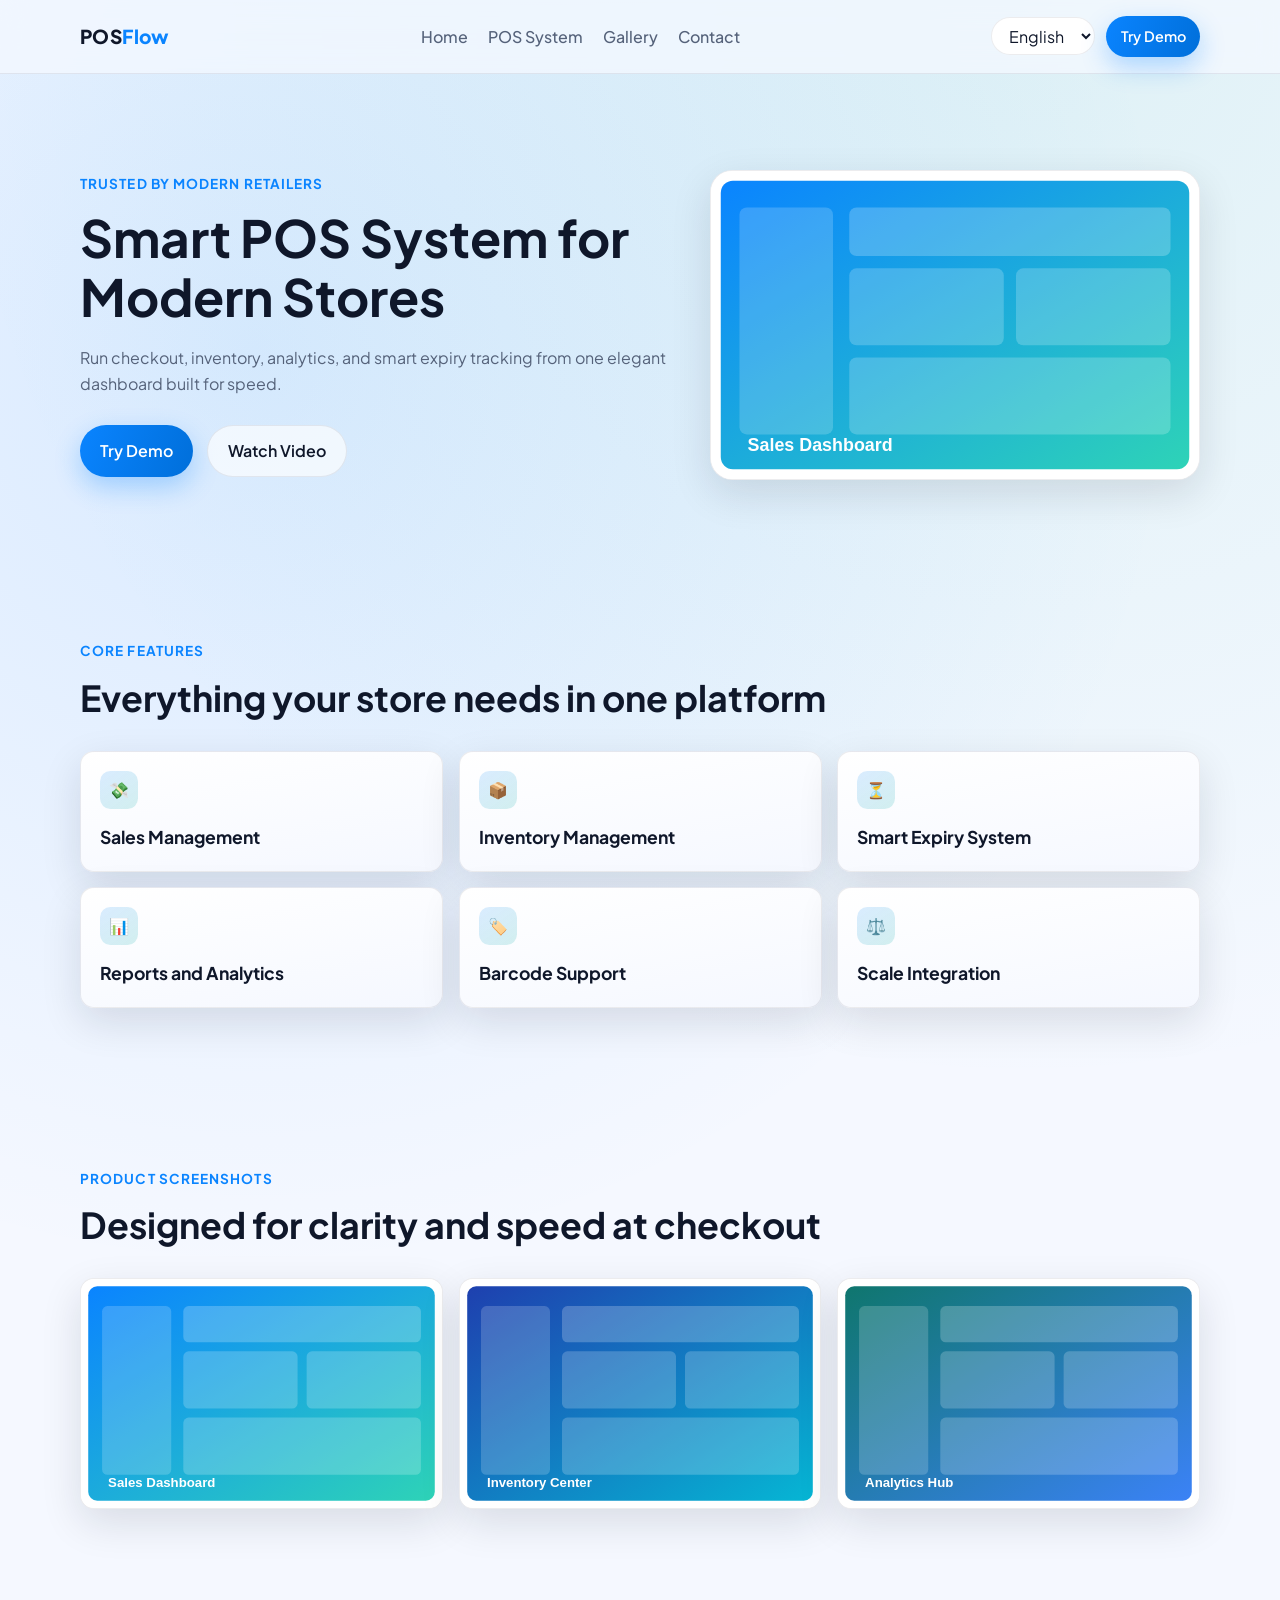
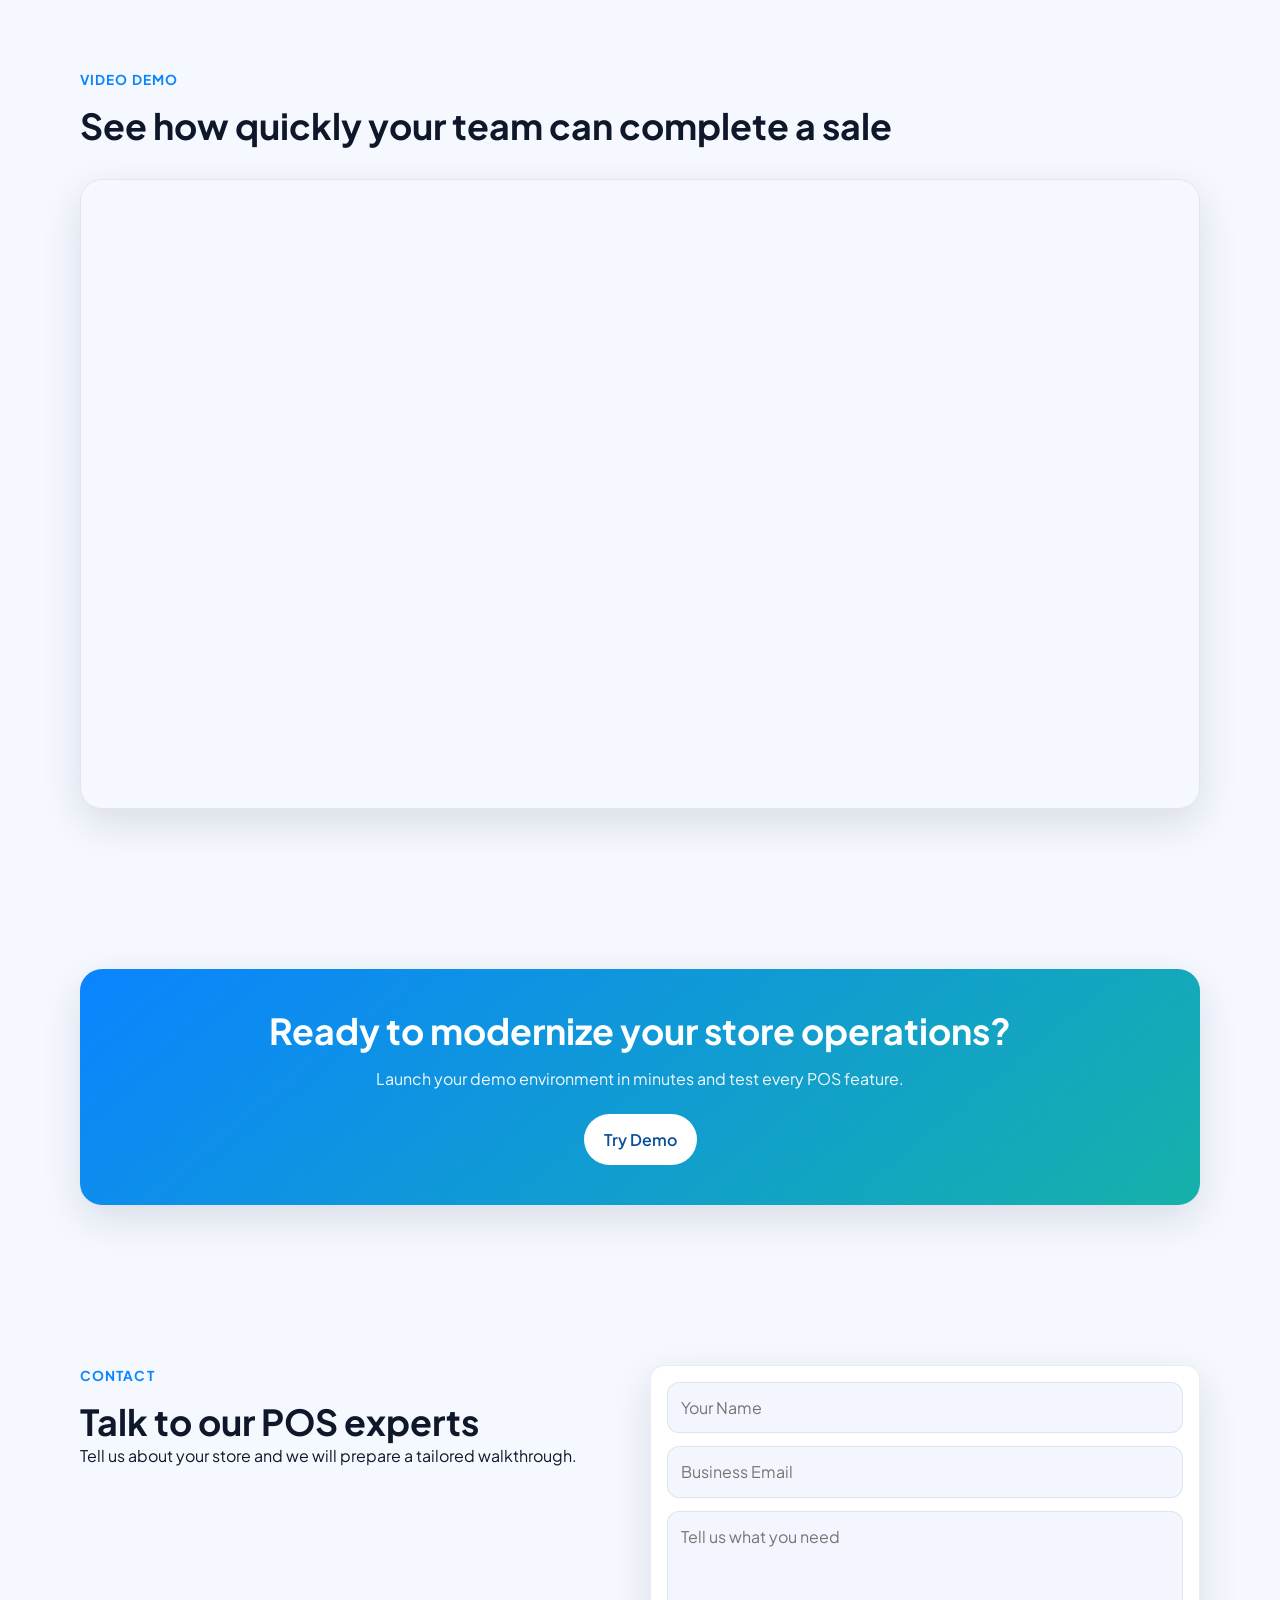
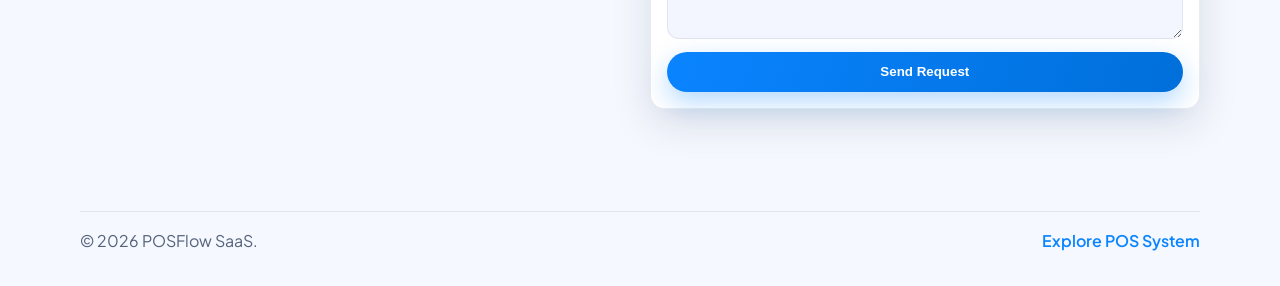
==== index.html @ 72be00e0 "test" ====
<!DOCTYPE html>
<html lang="en" dir="ltr">
<head>
  <meta charset="UTF-8" />
  <meta name="viewport" content="width=device-width, initial-scale=1.0" />
  <meta name="description" content="Modern bilingual POS SaaS website with smart sales, inventory, and analytics tools." />
  <title>Smart POS SaaS</title>
  <link rel="preconnect" href="https://fonts.googleapis.com" />
  <link rel="preconnect" href="https://fonts.gstatic.com" crossorigin />
  <link href="https://fonts.googleapis.com/css2?family=Cairo:wght@400;600;700;800&family=Plus+Jakarta+Sans:wght@400;500;600;700;800&display=swap" rel="stylesheet" />
  <link rel="stylesheet" href="style.css" />
  <script src="script.js" defer></script>
</head>
<body data-page="home">
  <header class="site-header">
    <div class="container nav-wrap">
      <a class="logo" href="index.html">POS<span>Flow</span></a>
      <nav class="site-nav">
        <a href="index.html" data-i18n="navHome">Home</a>
        <a href="pos-system.html" data-i18n="navPos">POS System</a>
        <a href="gallery.html" data-i18n="navGallery">Gallery</a>
        <a href="#contact" data-i18n="navContact">Contact</a>
      </nav>
      <div class="nav-actions">
        <label class="visually-hidden" for="langSwitcher">Language</label>
        <select id="langSwitcher" class="lang-switcher" aria-label="Language Switcher">
          <option value="en">English</option>
          <option value="ar">العربية</option>
        </select>
        <a class="btn btn-small" href="#demo-video" data-i18n="navDemo">Try Demo</a>
      </div>
    </div>
  </header>

  <main>
    <section class="hero section">
      <div class="container hero-grid">
        <div class="hero-content reveal">
          <p class="eyebrow" data-i18n="heroTag">Trusted by modern retailers</p>
          <h1 data-i18n="heroTitle">Smart POS System for Modern Stores</h1>
          <p class="hero-text" data-i18n="heroDesc">
            Run checkout, inventory, analytics, and smart expiry tracking from one elegant dashboard built for speed.
          </p>
          <div class="hero-actions">
            <a class="btn" href="#demo-video" data-i18n="heroBtnDemo">Try Demo</a>
            <a class="btn btn-ghost" href="#video" data-i18n="heroBtnVideo">Watch Video</a>
          </div>
        </div>
        <div class="hero-preview reveal">
          <img src="images/screenshot-1.svg" alt="POS Dashboard" loading="lazy" />
        </div>
      </div>
    </section>

    <section class="section">
      <div class="container">
        <div class="section-head reveal">
          <p class="eyebrow" data-i18n="featuresTag">Core Features</p>
          <h2 data-i18n="featuresTitle">Everything your store needs in one platform</h2>
        </div>
        <div class="features-grid">
          <article class="feature-card tilt-card reveal">
            <span class="icon">💸</span>
            <h3 data-i18n="fSales">Sales Management</h3>
          </article>
          <article class="feature-card tilt-card reveal">
            <span class="icon">📦</span>
            <h3 data-i18n="fInventory">Inventory Management</h3>
          </article>
          <article class="feature-card tilt-card reveal">
            <span class="icon">⏳</span>
            <h3 data-i18n="fExpiry">Smart Expiry System</h3>
          </article>
          <article class="feature-card tilt-card reveal">
            <span class="icon">📊</span>
            <h3 data-i18n="fReports">Reports and Analytics</h3>
          </article>
          <article class="feature-card tilt-card reveal">
            <span class="icon">🏷️</span>
            <h3 data-i18n="fBarcode">Barcode Support</h3>
          </article>
          <article class="feature-card tilt-card reveal">
            <span class="icon">⚖️</span>
            <h3 data-i18n="fScale">Scale Integration</h3>
          </article>
        </div>
      </div>
    </section>

    <section class="section screenshots">
      <div class="container">
        <div class="section-head reveal">
          <p class="eyebrow" data-i18n="screenTag">Product Screenshots</p>
          <h2 data-i18n="screenTitle">Designed for clarity and speed at checkout</h2>
        </div>
        <div class="shots-grid">
          <article class="shot-card reveal"><img src="images/screenshot-1.svg" alt="POS home screen" loading="lazy" /></article>
          <article class="shot-card reveal"><img src="images/screenshot-2.svg" alt="Inventory panel" loading="lazy" /></article>
          <article class="shot-card reveal"><img src="images/screenshot-3.svg" alt="Analytics dashboard" loading="lazy" /></article>
        </div>
      </div>
    </section>

    <section class="section" id="video">
      <div class="container">
        <div class="section-head reveal">
          <p class="eyebrow" data-i18n="videoTag">Video Demo</p>
          <h2 data-i18n="videoTitle">See how quickly your team can complete a sale</h2>
        </div>
        <div class="video-wrap reveal" id="demo-video">
          <iframe
            src="https://www.youtube.com/embed/dQw4w9WgXcQ"
            title="POS Demo Video"
            allow="accelerometer; autoplay; clipboard-write; encrypted-media; gyroscope; picture-in-picture; web-share"
            allowfullscreen>
          </iframe>
        </div>
      </div>
    </section>

    <section class="section cta">
      <div class="container cta-box reveal">
        <h2 data-i18n="ctaTitle">Ready to modernize your store operations?</h2>
        <p data-i18n="ctaDesc">Launch your demo environment in minutes and test every POS feature.</p>
        <a class="btn" href="#demo-video" data-i18n="ctaBtn">Try Demo</a>
      </div>
    </section>

    <section class="section" id="contact">
      <div class="container contact-grid">
        <div class="contact-copy reveal">
          <p class="eyebrow" data-i18n="contactTag">Contact</p>
          <h2 data-i18n="contactTitle">Talk to our POS experts</h2>
          <p data-i18n="contactDesc">Tell us about your store and we will prepare a tailored walkthrough.</p>
        </div>
        <form class="contact-form reveal">
          <input type="text" data-i18n-placeholder="formName" placeholder="Your Name" required />
          <input type="email" data-i18n-placeholder="formEmail" placeholder="Business Email" required />
          <textarea rows="4" data-i18n-placeholder="formMessage" placeholder="Tell us what you need" required></textarea>
          <button class="btn" type="submit" data-i18n="formSubmit">Send Request</button>
        </form>
      </div>
    </section>
  </main>

  <footer class="site-footer">
    <div class="container footer-wrap">
      <p>© <span id="year"></span> POSFlow SaaS.</p>
      <a href="pos-system.html" data-i18n="footerLink">Explore POS System</a>
    </div>
  </footer>
</body>
</html>
---- style.css ----
:root {
  --bg: #f5f8ff;
  --surface: #ffffff;
  --surface-soft: #f3f6ff;
  --text: #0f172a;
  --muted: #55627a;
  --primary: #0a84ff;
  --accent: #17b3a6;
  --shadow: 0 14px 40px rgba(15, 23, 42, 0.12);
  --radius: 22px;
  --radius-sm: 14px;
  --border: 1px solid rgba(15, 23, 42, 0.08);
}

* {
  box-sizing: border-box;
}

html {
  scroll-behavior: smooth;
}

body {
  margin: 0;
  color: var(--text);
  background:
    radial-gradient(circle at 20% 10%, rgba(10, 132, 255, 0.12), transparent 28%),
    radial-gradient(circle at 80% 0%, rgba(23, 179, 166, 0.1), transparent 30%),
    var(--bg);
  font-family: "Plus Jakarta Sans", "Segoe UI", sans-serif;
  line-height: 1.6;
}

html[dir="rtl"] body {
  font-family: "Cairo", "Segoe UI", sans-serif;
}

a {
  color: inherit;
  text-decoration: none;
}

img {
  display: block;
  max-width: 100%;
}

.container {
  width: min(1120px, calc(100% - 2rem));
  margin-inline: auto;
}

.section {
  padding: 5rem 0;
}

.site-header {
  position: sticky;
  top: 0;
  z-index: 100;
  background: rgba(245, 248, 255, 0.75);
  backdrop-filter: blur(14px);
  border-bottom: var(--border);
}

.nav-wrap {
  display: flex;
  align-items: center;
  justify-content: space-between;
  gap: 1rem;
  padding: 1rem 0;
}

.logo {
  font-weight: 800;
  letter-spacing: 0.4px;
  font-size: 1.2rem;
}

.logo span {
  color: var(--primary);
}

.site-nav {
  display: flex;
  gap: 1.25rem;
  align-items: center;
  font-weight: 500;
}

.site-nav a {
  color: var(--muted);
  transition: color 0.25s ease;
}

.site-nav a:hover {
  color: var(--text);
}

.nav-actions {
  display: flex;
  align-items: center;
  gap: 0.7rem;
}

.lang-switcher {
  border: var(--border);
  background: var(--surface);
  color: var(--text);
  border-radius: 999px;
  padding: 0.4rem 0.85rem;
  font: inherit;
}

.btn {
  display: inline-flex;
  align-items: center;
  justify-content: center;
  gap: 0.4rem;
  border-radius: 999px;
  padding: 0.78rem 1.25rem;
  background: linear-gradient(110deg, var(--primary), #006fda);
  color: #fff;
  border: 0;
  font-weight: 600;
  box-shadow: 0 10px 26px rgba(10, 132, 255, 0.3);
  transition: transform 0.3s ease, box-shadow 0.3s ease;
  cursor: pointer;
}

.btn:hover {
  transform: translateY(-2px);
  box-shadow: 0 14px 30px rgba(10, 132, 255, 0.34);
}

.btn-ghost {
  background: rgba(255, 255, 255, 0.65);
  border: var(--border);
  color: var(--text);
  box-shadow: none;
}

.btn-small {
  padding: 0.55rem 0.9rem;
  font-size: 0.9rem;
}

.hero {
  padding-top: 6rem;
}

.hero-grid {
  display: grid;
  grid-template-columns: 1.1fr 0.9fr;
  gap: 2rem;
  align-items: center;
}

.hero-preview img {
  width: 100%;
  border-radius: var(--radius);
  border: var(--border);
  background: var(--surface);
  box-shadow: var(--shadow);
}

.eyebrow {
  margin: 0 0 0.85rem;
  color: var(--primary);
  font-weight: 700;
  font-size: 0.85rem;
  text-transform: uppercase;
  letter-spacing: 0.08em;
}

h1,
h2,
h3,
p {
  margin: 0;
}

h1 {
  font-size: clamp(2rem, 4vw, 3.4rem);
  line-height: 1.15;
}

h2 {
  font-size: clamp(1.65rem, 2.8vw, 2.4rem);
  line-height: 1.2;
}

h3 {
  font-size: 1.1rem;
}

.hero-text {
  margin-top: 1.2rem;
  color: var(--muted);
  max-width: 56ch;
}

.hero-actions {
  margin-top: 1.8rem;
  display: flex;
  flex-wrap: wrap;
  gap: 0.85rem;
}

.section-head {
  margin-bottom: 2rem;
}

.features-grid {
  display: grid;
  grid-template-columns: repeat(3, minmax(0, 1fr));
  gap: 1rem;
}

.feature-card {
  background: linear-gradient(170deg, #ffffff, #f5f8ff);
  border: var(--border);
  border-radius: var(--radius-sm);
  padding: 1.2rem;
  box-shadow: var(--shadow);
  transition: transform 0.35s ease, box-shadow 0.35s ease;
  will-change: transform;
  transform-style: preserve-3d;
}

.feature-card:hover {
  box-shadow: 0 18px 42px rgba(15, 23, 42, 0.16);
}

.feature-card p {
  margin-top: 0.5rem;
  color: var(--muted);
  font-size: 0.95rem;
}

.icon {
  display: inline-flex;
  width: 2.35rem;
  height: 2.35rem;
  border-radius: 0.65rem;
  background: linear-gradient(145deg, rgba(10, 132, 255, 0.15), rgba(23, 179, 166, 0.18));
  align-items: center;
  justify-content: center;
  margin-bottom: 0.9rem;
}

.shots-grid {
  display: grid;
  grid-template-columns: repeat(3, minmax(0, 1fr));
  gap: 1rem;
}

.shot-card {
  border-radius: var(--radius-sm);
  overflow: hidden;
  border: var(--border);
  box-shadow: var(--shadow);
  background: var(--surface);
}

.video-wrap {
  border-radius: var(--radius);
  overflow: hidden;
  border: var(--border);
  box-shadow: var(--shadow);
  aspect-ratio: 16 / 9;
}

.video-wrap iframe {
  width: 100%;
  height: 100%;
  border: 0;
}

.cta-box {
  text-align: center;
  background:
    linear-gradient(140deg, rgba(10, 132, 255, 0.95), rgba(23, 179, 166, 0.96)),
    #0a84ff;
  color: #fff;
  padding: 2.5rem 1.5rem;
  border-radius: var(--radius);
  box-shadow: var(--shadow);
}

.cta-box p {
  margin: 0.9rem auto 1.4rem;
  max-width: 60ch;
  opacity: 0.95;
}

.cta-box .btn {
  background: #fff;
  color: #0b4f9a;
  box-shadow: none;
}

.contact-grid {
  display: grid;
  grid-template-columns: 1fr 1fr;
  gap: 1.2rem;
  align-items: start;
}

.contact-form {
  background: var(--surface);
  border: var(--border);
  box-shadow: var(--shadow);
  border-radius: var(--radius-sm);
  padding: 1rem;
  display: grid;
  gap: 0.8rem;
}

input,
textarea {
  font: inherit;
  border: var(--border);
  border-radius: 12px;
  padding: 0.75rem 0.85rem;
  background: var(--surface-soft);
}

input:focus,
textarea:focus,
select:focus {
  outline: 2px solid rgba(10, 132, 255, 0.3);
  border-color: rgba(10, 132, 255, 0.5);
}

.gallery-grid {
  display: grid;
  grid-template-columns: repeat(3, minmax(0, 1fr));
  gap: 1rem;
}

.gallery-item {
  margin: 0;
  background: var(--surface);
  border: var(--border);
  border-radius: var(--radius-sm);
  overflow: hidden;
  box-shadow: var(--shadow);
  transform: translateZ(0);
}

.gallery-item img {
  width: 100%;
  aspect-ratio: 4 / 3;
  object-fit: cover;
  transition: transform 0.45s ease, filter 0.45s ease;
  cursor: zoom-in;
}

.gallery-item:hover img {
  transform: scale(1.06);
  filter: saturate(1.08);
}

.gallery-item figcaption {
  padding: 0.85rem;
  color: var(--muted);
  font-weight: 600;
}

.lightbox {
  position: fixed;
  inset: 0;
  background: rgba(5, 10, 20, 0.84);
  display: grid;
  place-items: center;
  padding: 1.5rem;
  opacity: 0;
  pointer-events: none;
  transition: opacity 0.35s ease;
  z-index: 200;
}

.lightbox.open {
  opacity: 1;
  pointer-events: auto;
}

.lightbox img {
  max-width: min(920px, 96vw);
  max-height: 85vh;
  border-radius: 16px;
  box-shadow: 0 20px 56px rgba(0, 0, 0, 0.35);
  background: #fff;
}

.lightbox-close {
  position: absolute;
  top: 1rem;
  right: 1rem;
  width: 2.2rem;
  height: 2.2rem;
  border-radius: 999px;
  border: 0;
  background: rgba(255, 255, 255, 0.22);
  color: #fff;
  font-size: 1.6rem;
  cursor: pointer;
}

.site-footer {
  padding: 1.4rem 0 2rem;
}

.footer-wrap {
  display: flex;
  justify-content: space-between;
  gap: 1rem;
  color: var(--muted);
  border-top: var(--border);
  padding-top: 1rem;
}

.footer-wrap a {
  color: var(--primary);
  font-weight: 600;
}

.reveal {
  opacity: 0;
  transform: translateY(18px);
  transition: opacity 0.6s ease, transform 0.6s ease;
}

.reveal.in-view {
  opacity: 1;
  transform: translateY(0);
}

.visually-hidden {
  position: absolute;
  clip: rect(0, 0, 0, 0);
  width: 1px;
  height: 1px;
  overflow: hidden;
}

html[dir="rtl"] .nav-wrap,
html[dir="rtl"] .hero-actions,
html[dir="rtl"] .footer-wrap {
  flex-direction: row-reverse;
}

html[dir="rtl"] .site-nav {
  direction: rtl;
}

@media (max-width: 960px) {
  .hero-grid,
  .contact-grid,
  .features-grid,
  .shots-grid,
  .gallery-grid {
    grid-template-columns: 1fr 1fr;
  }

  .site-nav {
    order: 3;
    width: 100%;
    justify-content: center;
    flex-wrap: wrap;
    gap: 0.9rem;
  }
}

@media (max-width: 640px) {
  .section {
    padding: 3.8rem 0;
  }

  .hero {
    padding-top: 5rem;
  }

  .hero-grid,
  .contact-grid,
  .features-grid,
  .shots-grid,
  .gallery-grid {
    grid-template-columns: 1fr;
  }

  .nav-wrap {
    flex-wrap: wrap;
  }

  .nav-actions {
    width: 100%;
    justify-content: space-between;
  }
}
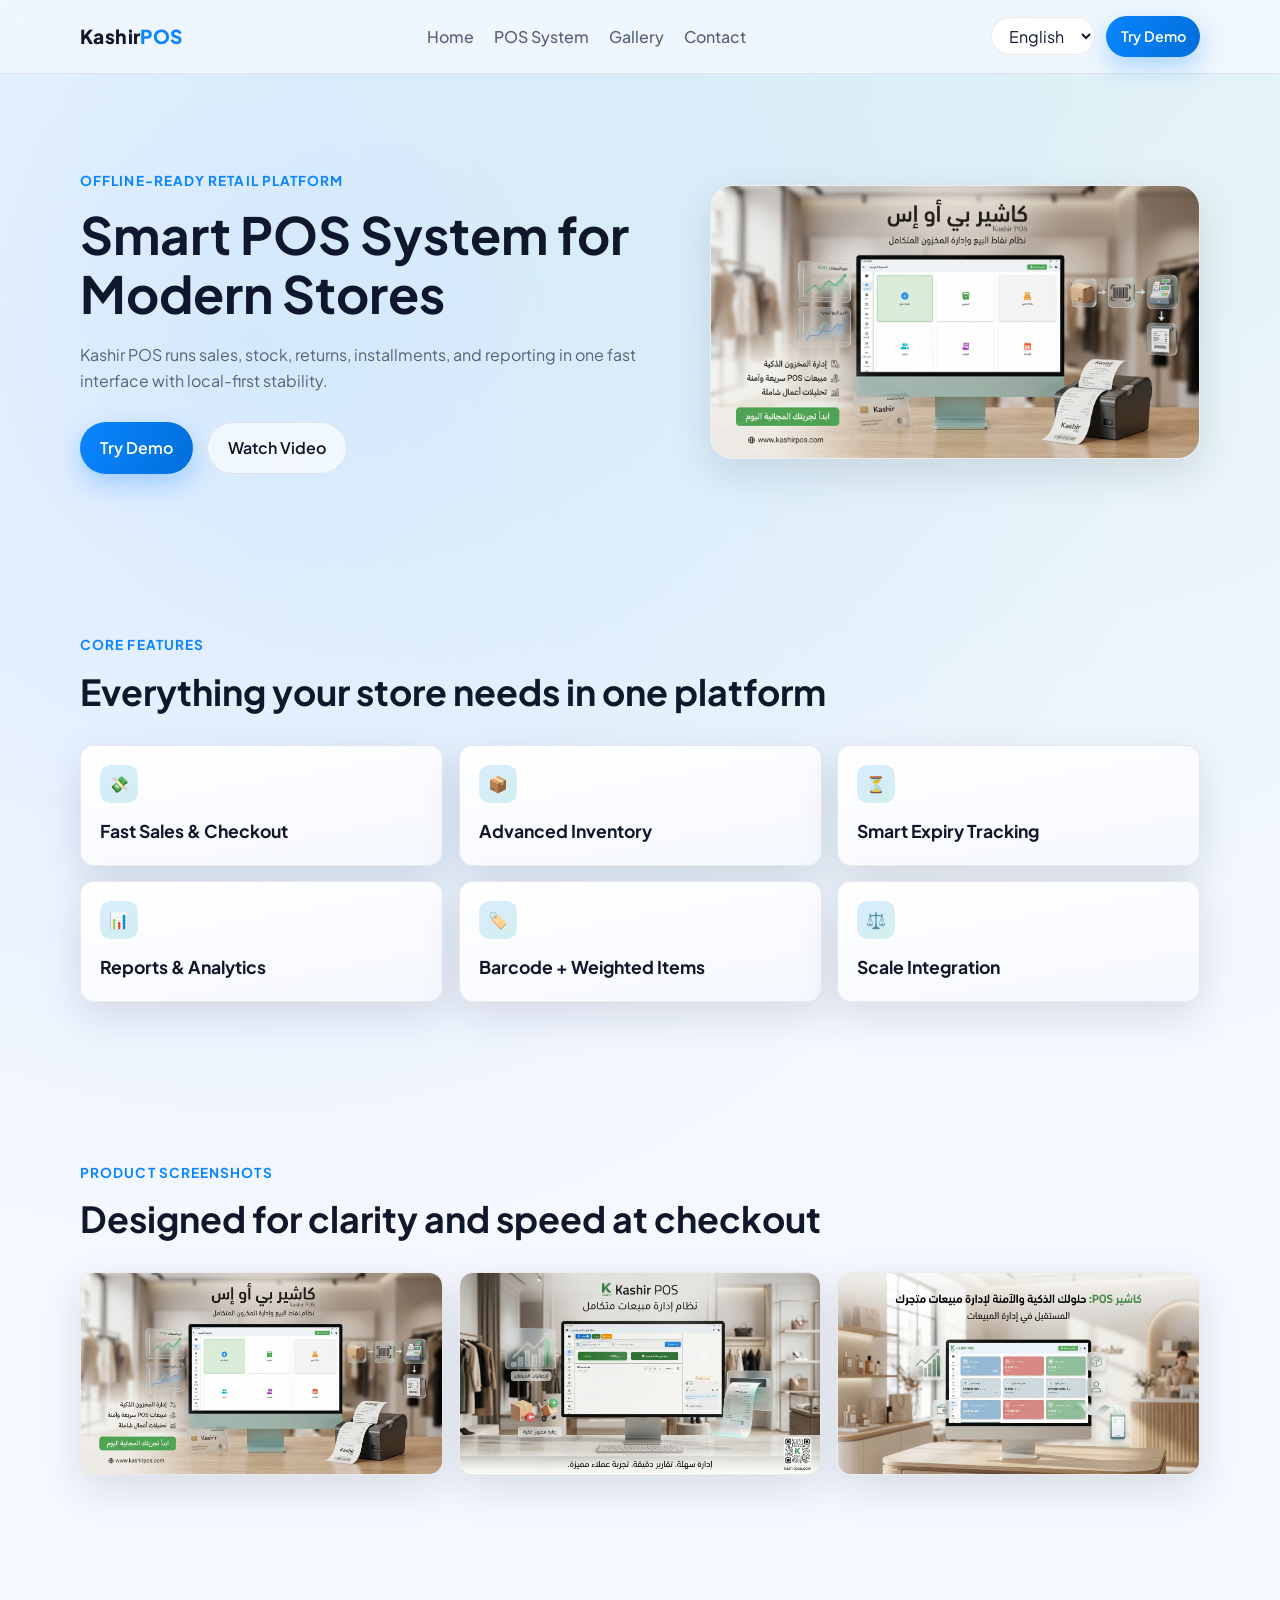
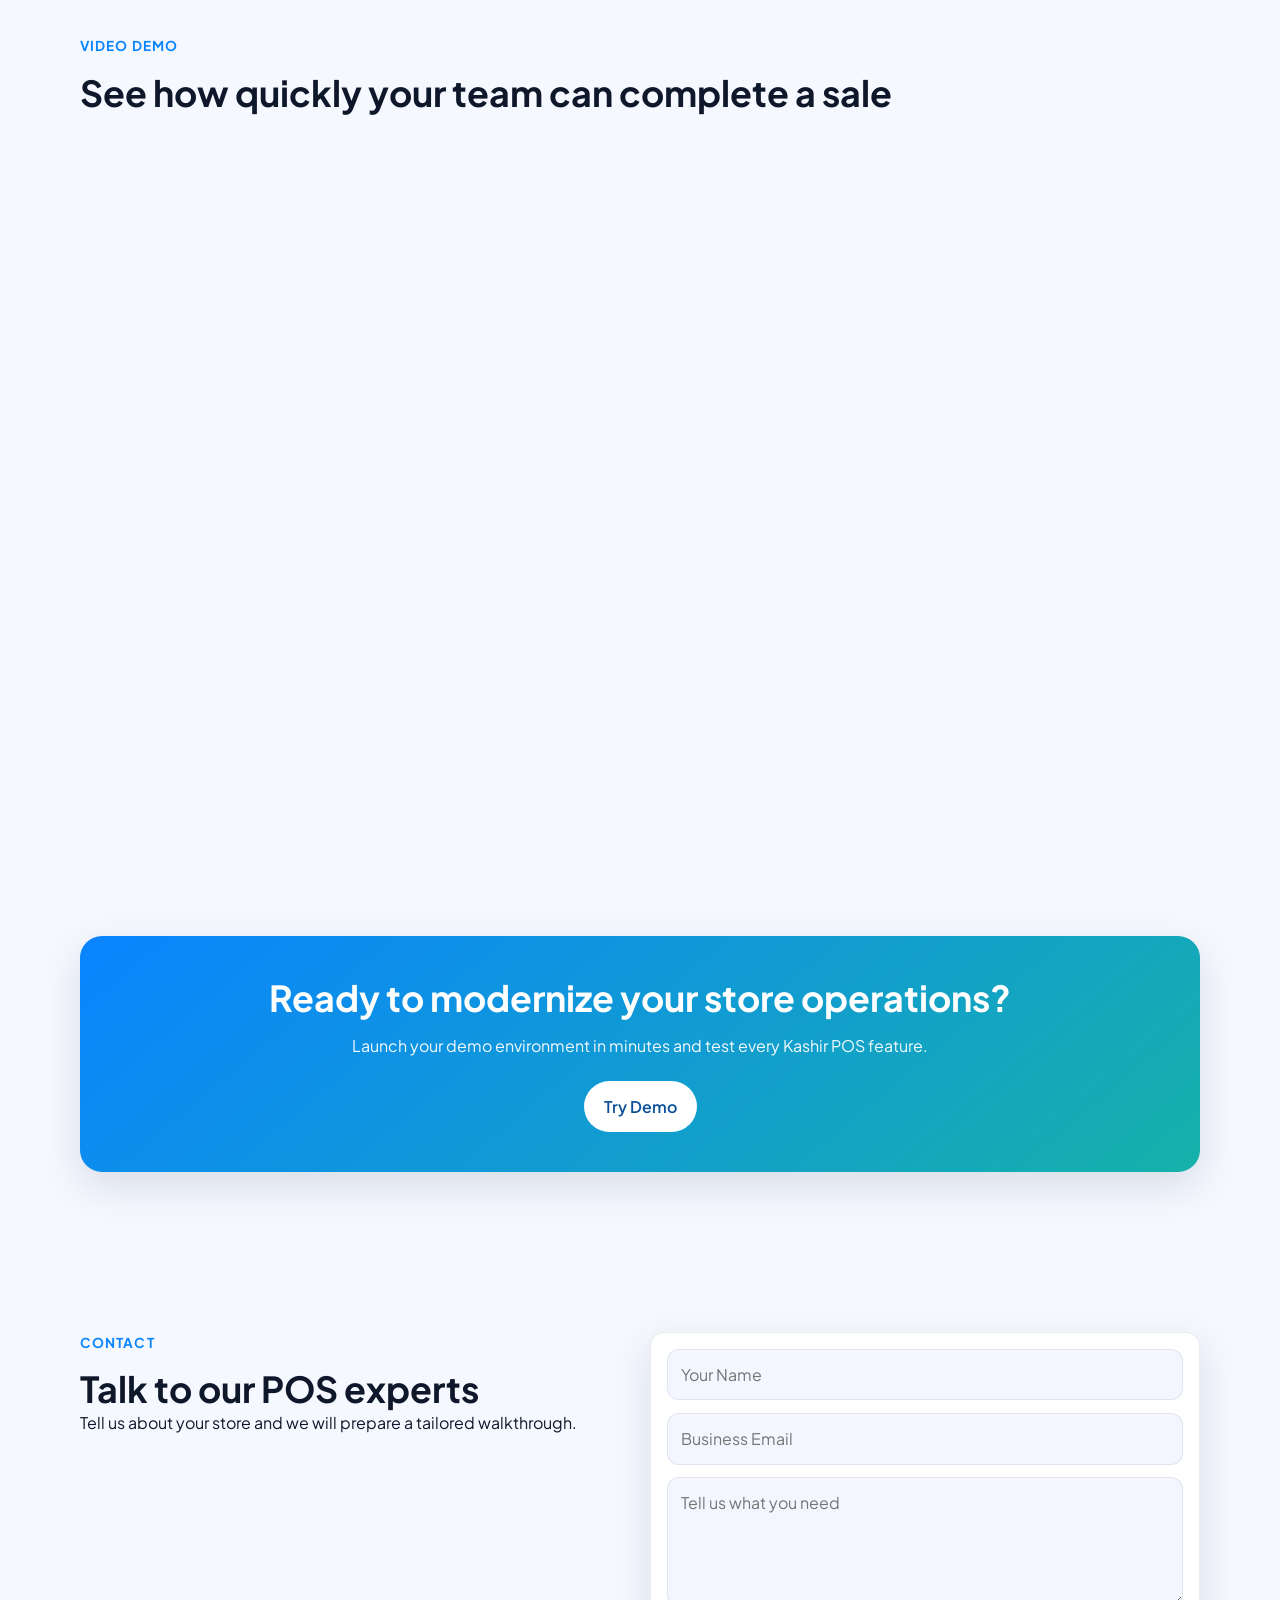
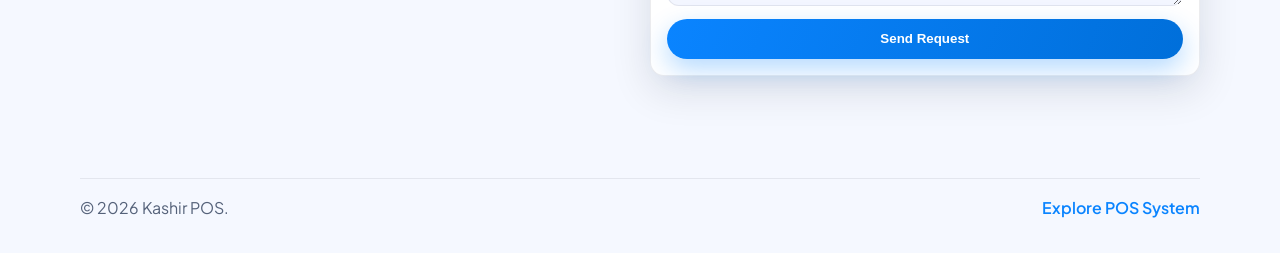
==== commit 6a12b55c: "تحديق" ====
--- a/index.html
+++ b/index.html
@@ -3,8 +3,8 @@
 <head>
   <meta charset="UTF-8" />
   <meta name="viewport" content="width=device-width, initial-scale=1.0" />
-  <meta name="description" content="Modern bilingual POS SaaS website with smart sales, inventory, and analytics tools." />
-  <title>Smart POS SaaS</title>
+  <meta name="description" content="Modern bilingual website for Kashir POS with smart sales, inventory, and analytics tools." />
+  <title>Kashir POS</title>
   <link rel="preconnect" href="https://fonts.googleapis.com" />
   <link rel="preconnect" href="https://fonts.gstatic.com" crossorigin />
   <link href="https://fonts.googleapis.com/css2?family=Cairo:wght@400;600;700;800&family=Plus+Jakarta+Sans:wght@400;500;600;700;800&display=swap" rel="stylesheet" />
@@ -14,7 +14,7 @@
 <body data-page="home">
   <header class="site-header">
     <div class="container nav-wrap">
-      <a class="logo" href="index.html">POS<span>Flow</span></a>
+      <a class="logo" href="index.html">Kashir<span>POS</span></a>
       <nav class="site-nav">
         <a href="index.html" data-i18n="navHome">Home</a>
         <a href="pos-system.html" data-i18n="navPos">POS System</a>
@@ -27,7 +27,7 @@
           <option value="en">English</option>
           <option value="ar">العربية</option>
         </select>
-        <a class="btn btn-small" href="#demo-video" data-i18n="navDemo">Try Demo</a>
+        <a class="btn btn-small" href="https://www.dropbox.com/scl/fi/wzuljpr54qapigaaq1cw1/KashirPosSetup.exe?rlkey=wb3aerxxhq4u6dooljkn7fkbg&st=8v32r5mj&dl=0" target="_blank" rel="noopener noreferrer" data-i18n="navDemo">Try Demo</a>
       </div>
     </div>
   </header>
@@ -42,12 +42,12 @@
             Run checkout, inventory, analytics, and smart expiry tracking from one elegant dashboard built for speed.
           </p>
           <div class="hero-actions">
-            <a class="btn" href="#demo-video" data-i18n="heroBtnDemo">Try Demo</a>
+            <a class="btn" href="https://www.dropbox.com/scl/fi/wzuljpr54qapigaaq1cw1/KashirPosSetup.exe?rlkey=wb3aerxxhq4u6dooljkn7fkbg&st=8v32r5mj&dl=0" target="_blank" rel="noopener noreferrer" data-i18n="heroBtnDemo">Try Demo</a>
             <a class="btn btn-ghost" href="#video" data-i18n="heroBtnVideo">Watch Video</a>
           </div>
         </div>
         <div class="hero-preview reveal">
-          <img src="images/screenshot-1.svg" alt="POS Dashboard" loading="lazy" />
+          <img src="images/screenshot-1.png" alt="POS Dashboard" loading="lazy" />
         </div>
       </div>
     </section>
@@ -94,9 +94,9 @@
           <h2 data-i18n="screenTitle">Designed for clarity and speed at checkout</h2>
         </div>
         <div class="shots-grid">
-          <article class="shot-card reveal"><img src="images/screenshot-1.svg" alt="POS home screen" loading="lazy" /></article>
-          <article class="shot-card reveal"><img src="images/screenshot-2.svg" alt="Inventory panel" loading="lazy" /></article>
-          <article class="shot-card reveal"><img src="images/screenshot-3.svg" alt="Analytics dashboard" loading="lazy" /></article>
+          <article class="shot-card reveal"><img src="images/screenshot-1.png" alt="POS home screen" loading="lazy" /></article>
+          <article class="shot-card reveal"><img src="images/screenshot-2.png" alt="Inventory panel" loading="lazy" /></article>
+          <article class="shot-card reveal"><img src="images/screenshot-3.png" alt="Analytics dashboard" loading="lazy" /></article>
         </div>
       </div>
     </section>
@@ -122,7 +122,7 @@
       <div class="container cta-box reveal">
         <h2 data-i18n="ctaTitle">Ready to modernize your store operations?</h2>
         <p data-i18n="ctaDesc">Launch your demo environment in minutes and test every POS feature.</p>
-        <a class="btn" href="#demo-video" data-i18n="ctaBtn">Try Demo</a>
+        <a class="btn" href="https://www.dropbox.com/scl/fi/wzuljpr54qapigaaq1cw1/KashirPosSetup.exe?rlkey=wb3aerxxhq4u6dooljkn7fkbg&st=8v32r5mj&dl=0" target="_blank" rel="noopener noreferrer" data-i18n="ctaBtn">Try Demo</a>
       </div>
     </section>
 
@@ -145,7 +145,7 @@
 
   <footer class="site-footer">
     <div class="container footer-wrap">
-      <p>© <span id="year"></span> POSFlow SaaS.</p>
+      <p>© <span id="year"></span> Kashir POS.</p>
       <a href="pos-system.html" data-i18n="footerLink">Explore POS System</a>
     </div>
   </footer>
--- a/style.css
+++ b/style.css
@@ -339,6 +339,37 @@
   gap: 1rem;
 }
 
+.module-grid {
+  display: grid;
+  grid-template-columns: repeat(2, minmax(0, 1fr));
+  gap: 1rem;
+}
+
+.module-card {
+  background: linear-gradient(165deg, #ffffff, #f4f8ff);
+  border: var(--border);
+  border-radius: var(--radius-sm);
+  padding: 1.1rem;
+  box-shadow: var(--shadow);
+  transition: transform 0.35s ease, box-shadow 0.35s ease;
+  will-change: transform;
+  transform-style: preserve-3d;
+}
+
+.module-card h3 {
+  font-size: 1.05rem;
+  margin-bottom: 0.7rem;
+}
+
+.module-list {
+  margin: 0;
+  padding-inline-start: 1rem;
+  display: grid;
+  gap: 0.5rem;
+  color: var(--muted);
+  font-size: 0.94rem;
+}
+
 .gallery-item {
   margin: 0;
   background: var(--surface);
@@ -460,7 +491,8 @@
   .contact-grid,
   .features-grid,
   .shots-grid,
-  .gallery-grid {
+  .gallery-grid,
+  .module-grid {
     grid-template-columns: 1fr 1fr;
   }
 
@@ -486,7 +518,8 @@
   .contact-grid,
   .features-grid,
   .shots-grid,
-  .gallery-grid {
+  .gallery-grid,
+  .module-grid {
     grid-template-columns: 1fr;
   }
 
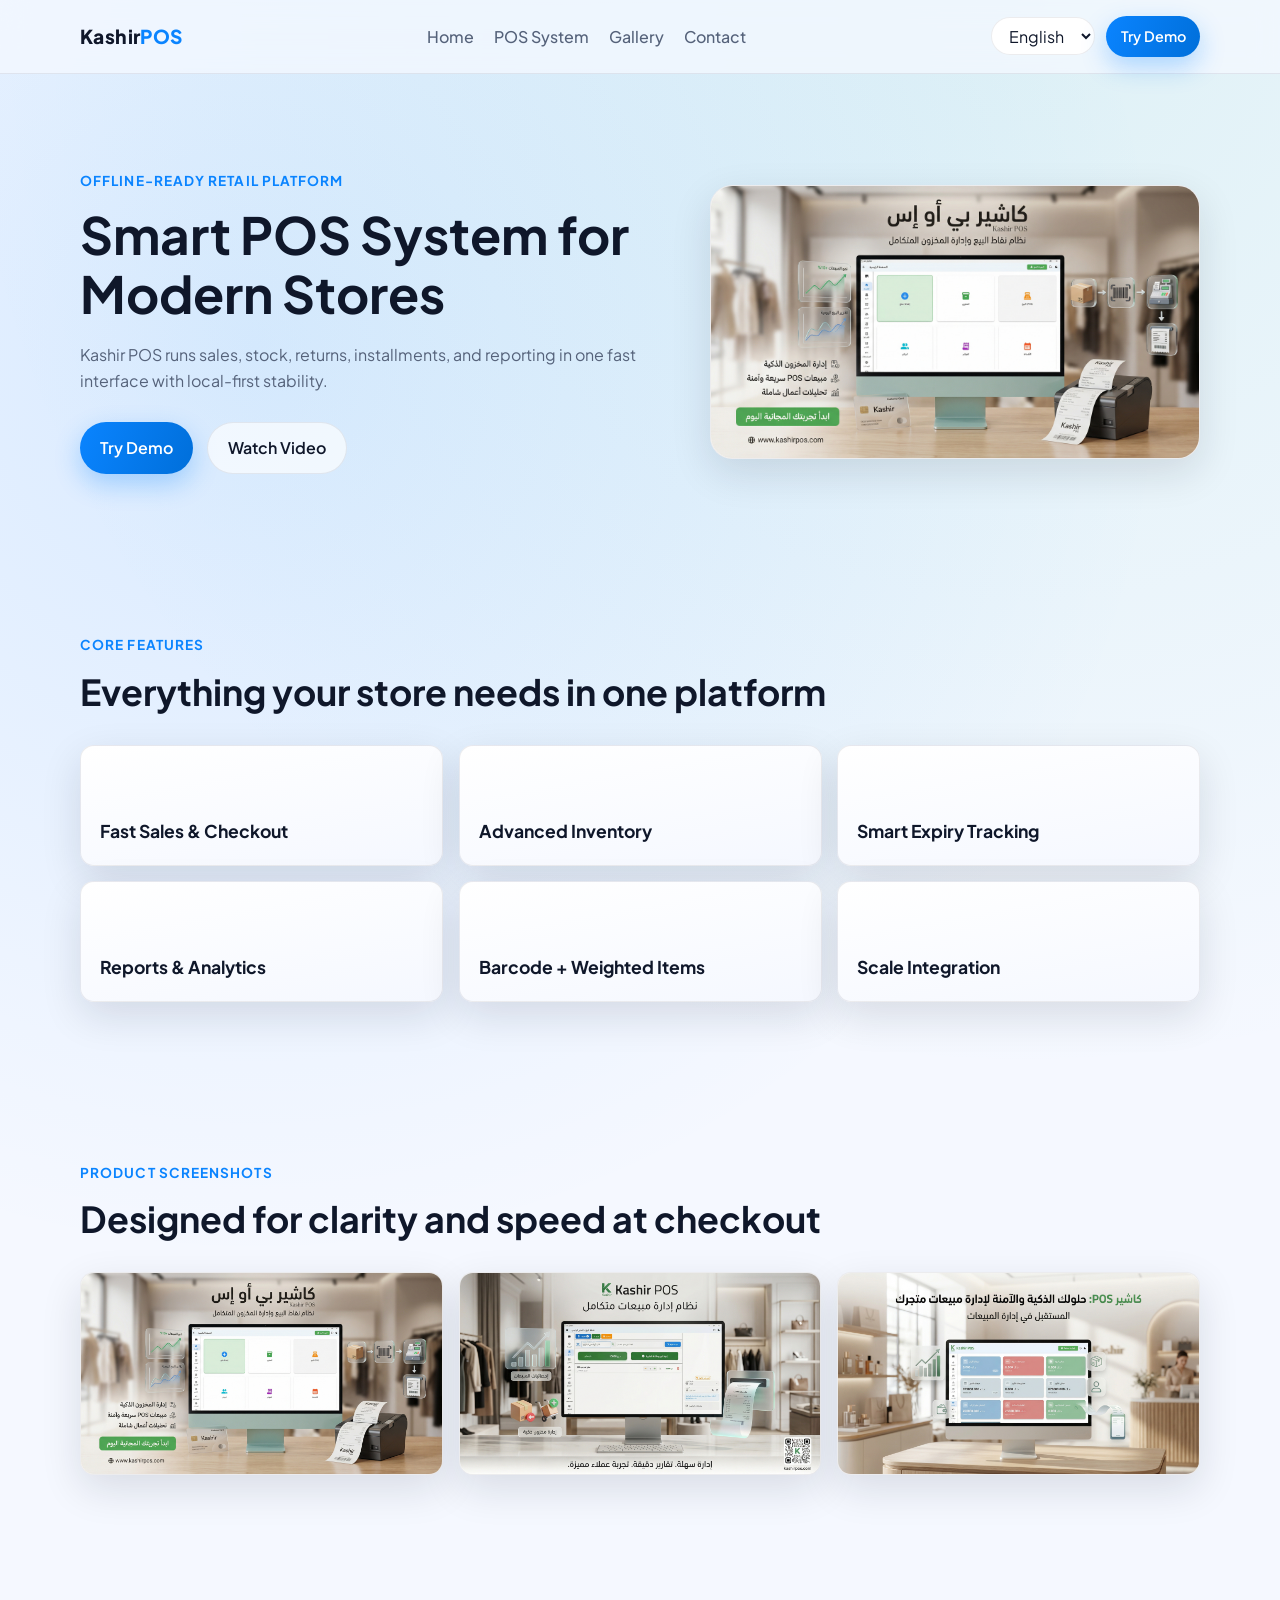
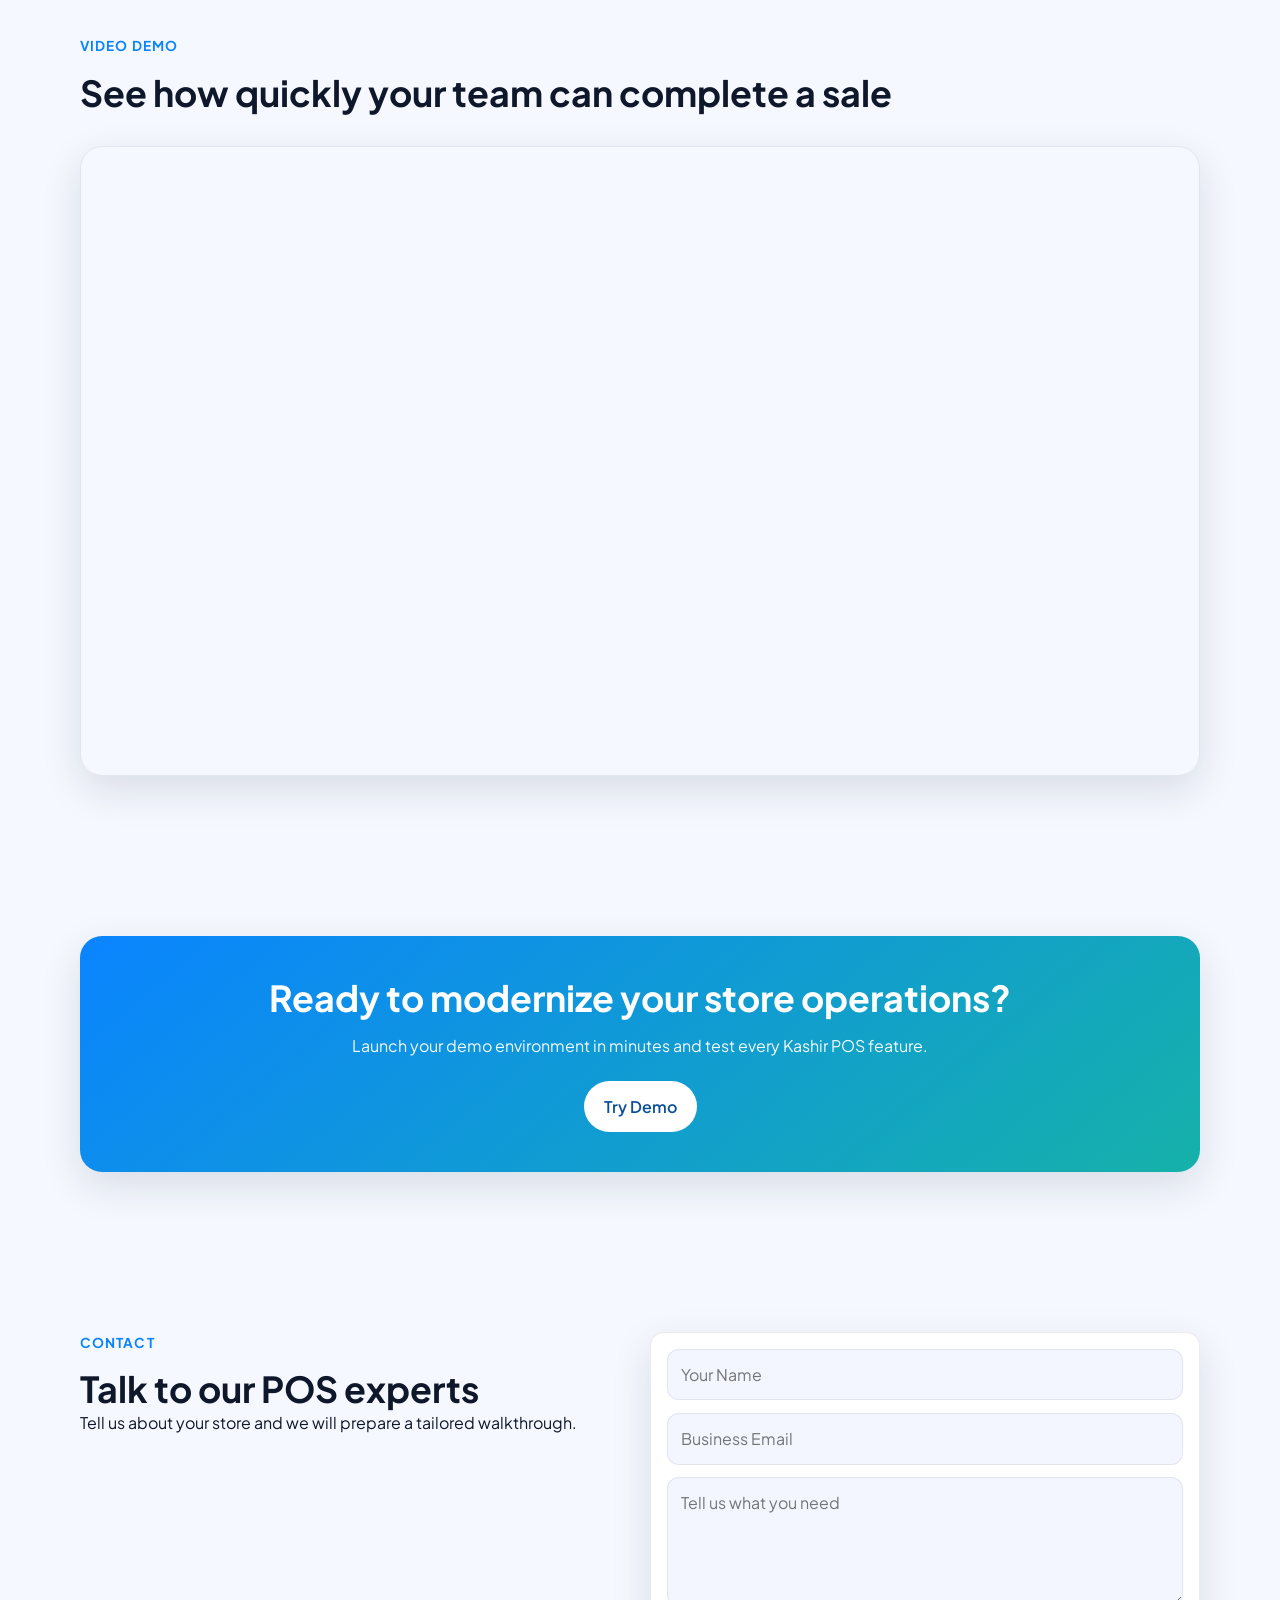
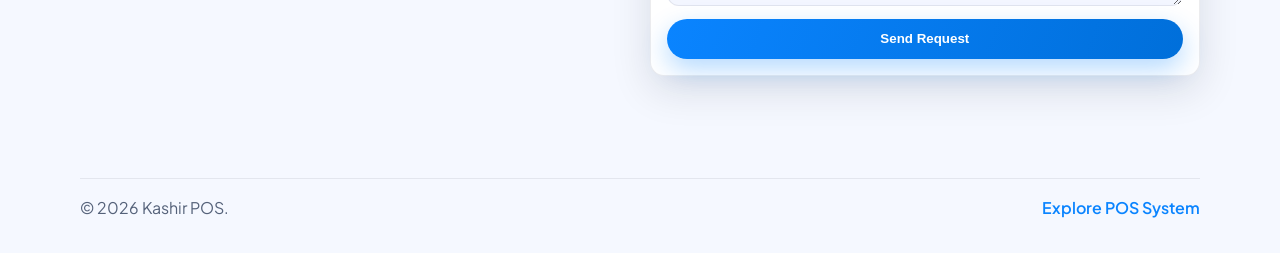
==== commit f6e69c7a: "واتساب" ====
--- a/index.html
+++ b/index.html
@@ -133,7 +133,7 @@
           <h2 data-i18n="contactTitle">Talk to our POS experts</h2>
           <p data-i18n="contactDesc">Tell us about your store and we will prepare a tailored walkthrough.</p>
         </div>
-        <form class="contact-form reveal">
+        <form class="contact-form reveal" data-whatsapp-number="9647838449147">
           <input type="text" data-i18n-placeholder="formName" placeholder="Your Name" required />
           <input type="email" data-i18n-placeholder="formEmail" placeholder="Business Email" required />
           <textarea rows="4" data-i18n-placeholder="formMessage" placeholder="Tell us what you need" required></textarea>
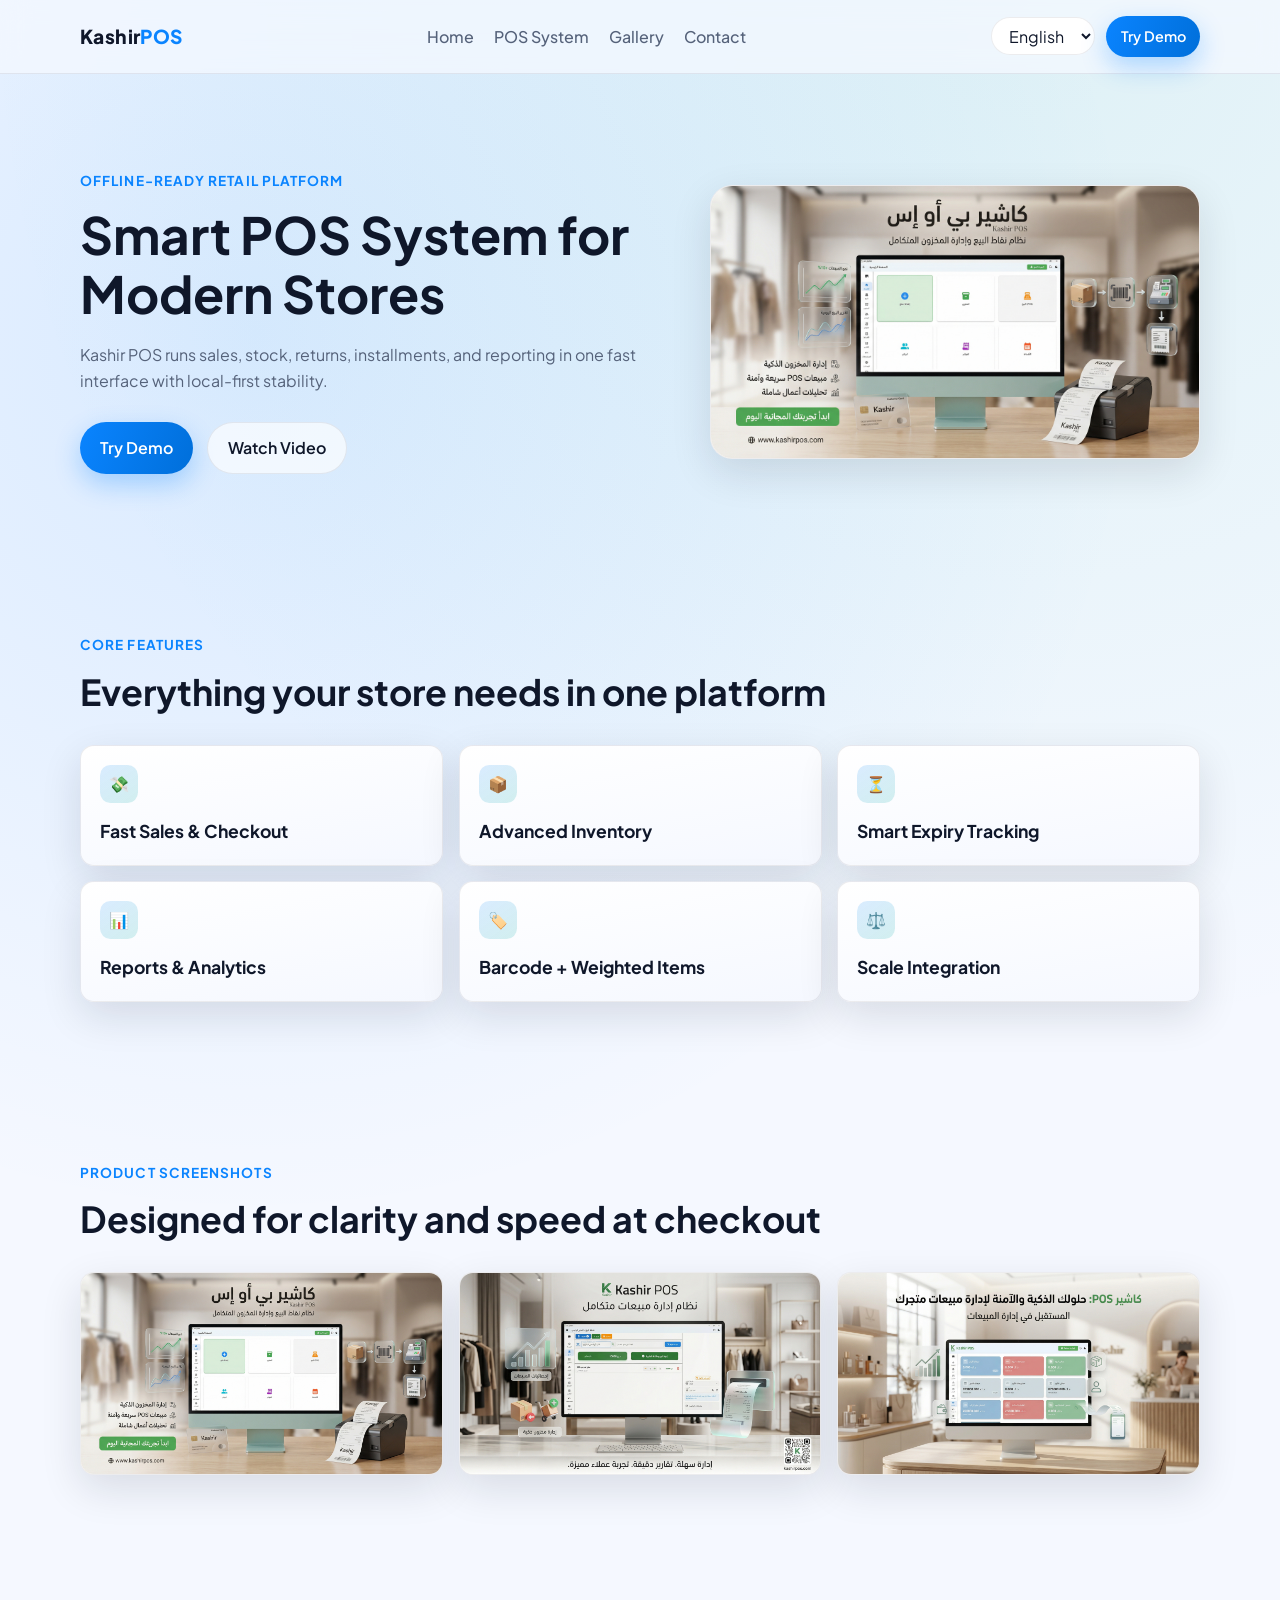
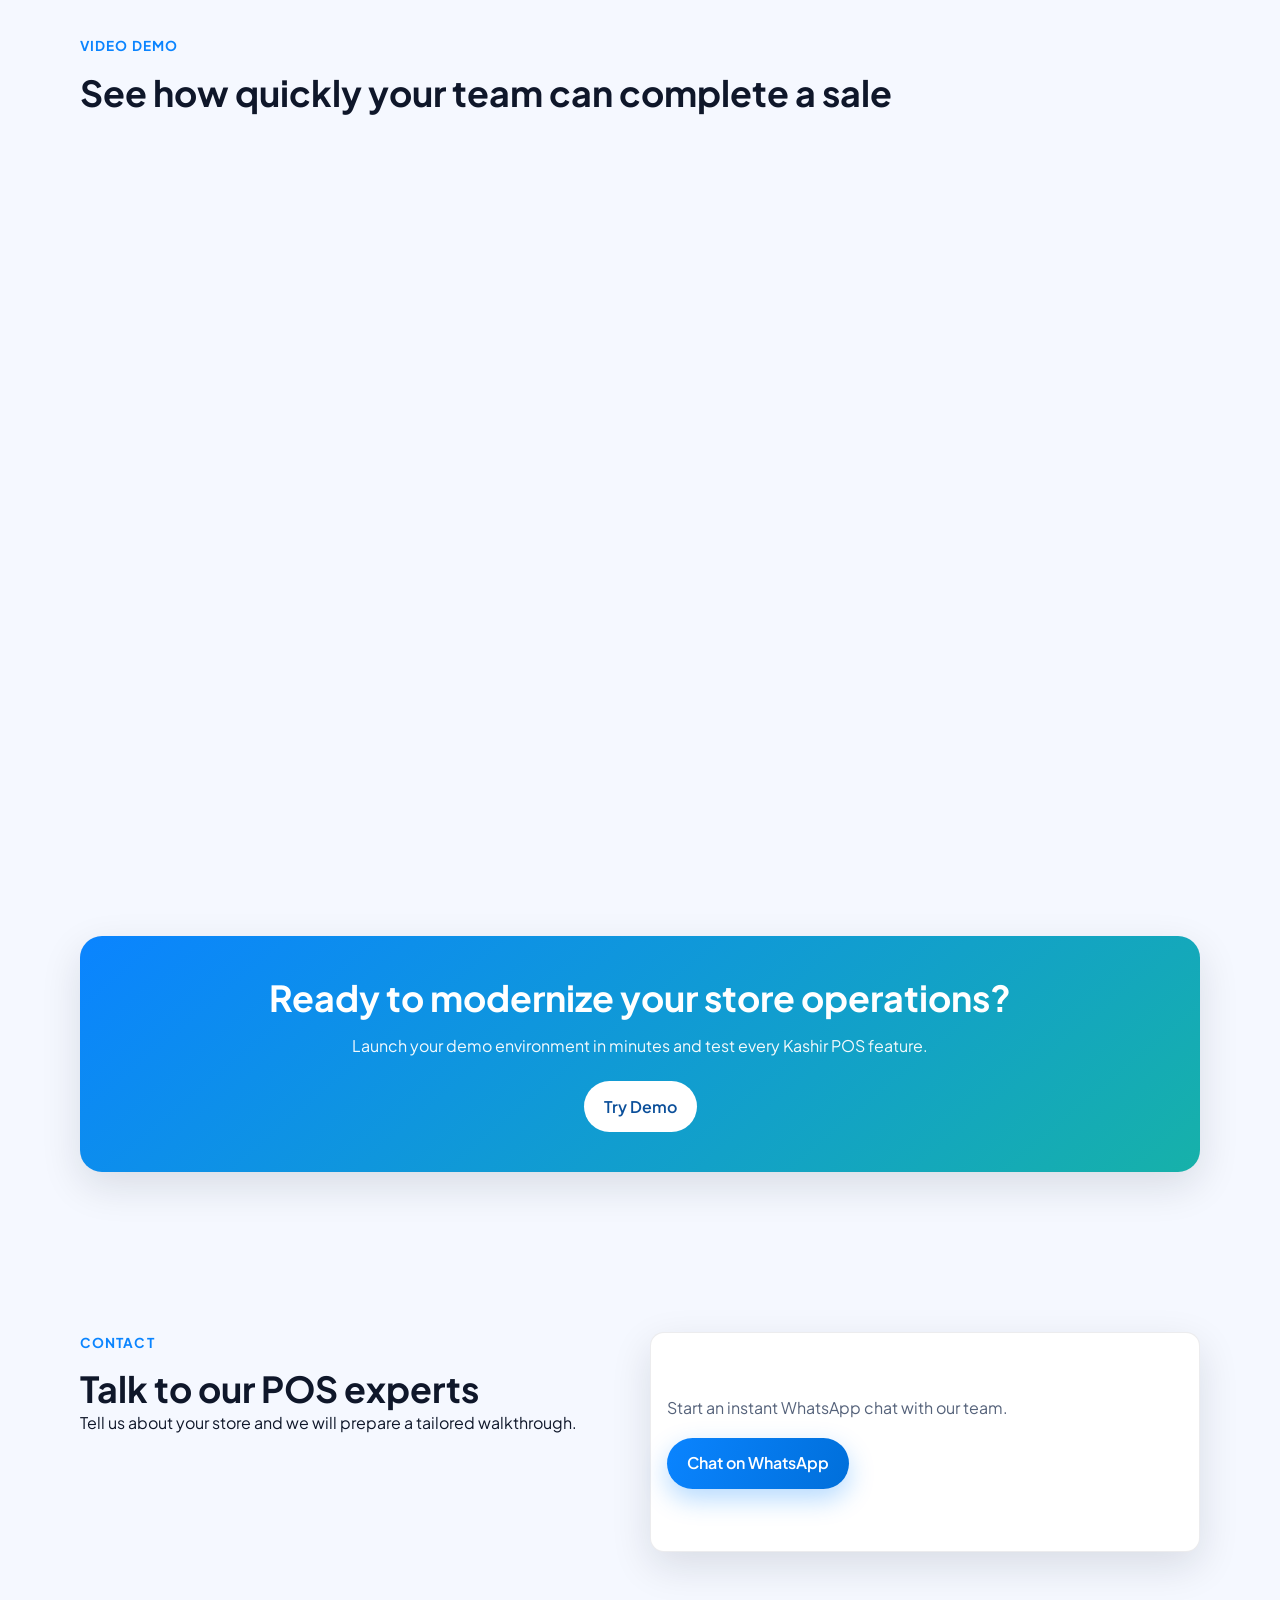
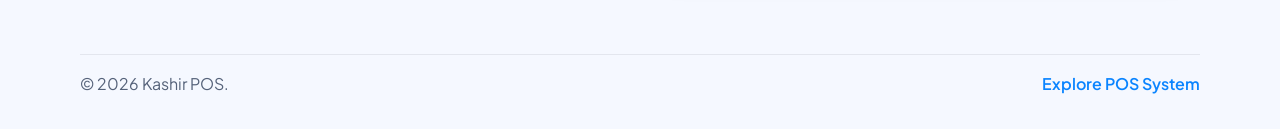
==== commit 08825e44: "r2" ====
--- a/index.html
+++ b/index.html
@@ -133,12 +133,20 @@
           <h2 data-i18n="contactTitle">Talk to our POS experts</h2>
           <p data-i18n="contactDesc">Tell us about your store and we will prepare a tailored walkthrough.</p>
         </div>
-        <form class="contact-form reveal" data-whatsapp-number="9647838449147">
-          <input type="text" data-i18n-placeholder="formName" placeholder="Your Name" required />
-          <input type="email" data-i18n-placeholder="formEmail" placeholder="Business Email" required />
-          <textarea rows="4" data-i18n-placeholder="formMessage" placeholder="Tell us what you need" required></textarea>
-          <button class="btn" type="submit" data-i18n="formSubmit">Send Request</button>
-        </form>
+        <div class="contact-form contact-direct reveal">
+          <p data-i18n="contactQuickNote">
+            Start an instant WhatsApp chat with our team.
+          </p>
+          <a
+            class="btn"
+            href="https://api.whatsapp.com/send?phone=9647838449147"
+            target="_blank"
+            rel="noopener noreferrer"
+            data-i18n="contactChatBtn"
+          >
+            Chat on WhatsApp
+          </a>
+        </div>
       </div>
     </section>
   </main>
--- a/style.css
+++ b/style.css
@@ -317,6 +317,22 @@
   gap: 0.8rem;
 }
 
+.contact-direct {
+  align-content: center;
+  justify-items: start;
+  min-height: 220px;
+}
+
+.contact-direct p {
+  color: var(--muted);
+  margin-bottom: 0.3rem;
+}
+
+html[dir="rtl"] .contact-direct {
+  justify-items: end;
+  text-align: right;
+}
+
 input,
 textarea {
   font: inherit;
